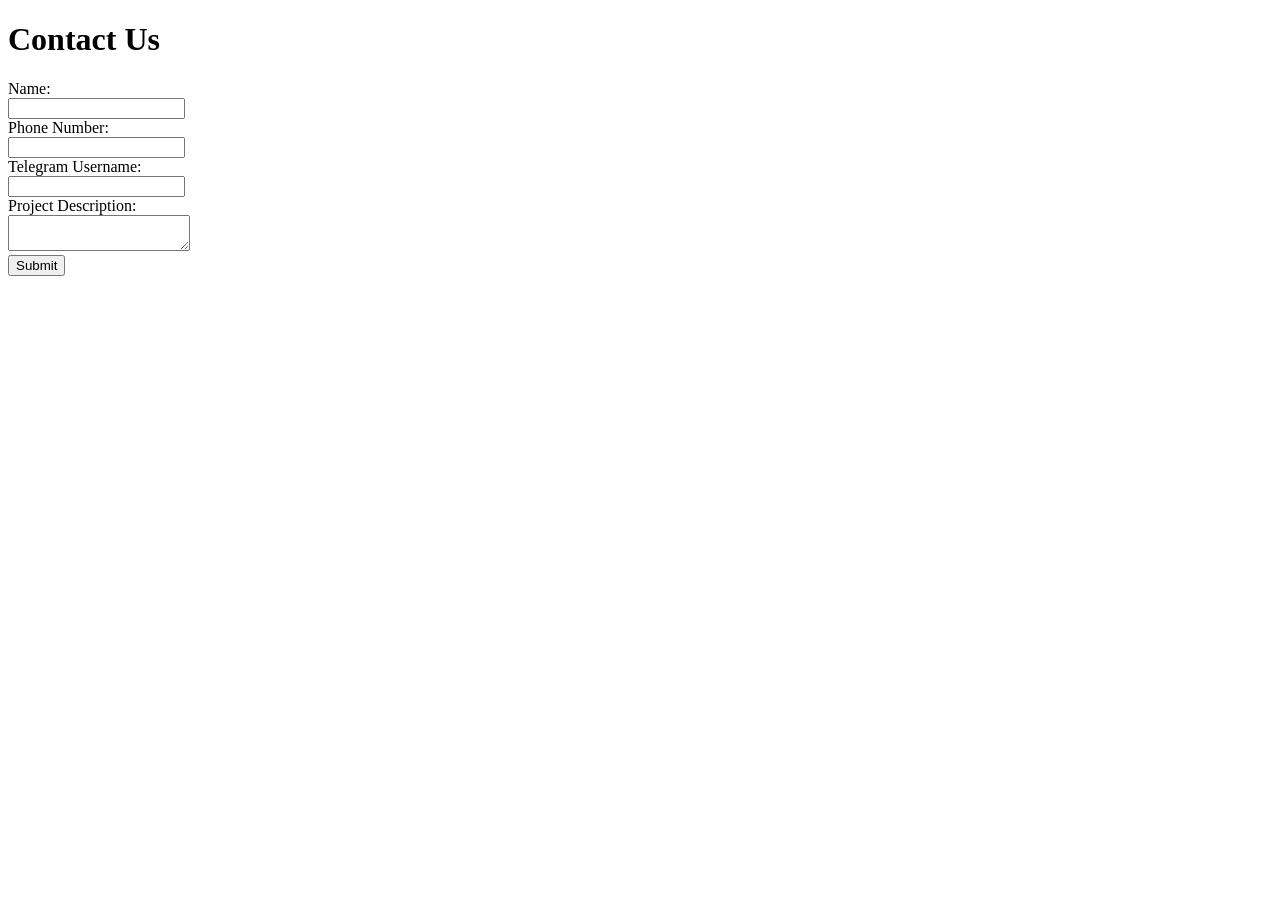
==== contact.html @ a3505592 "Initial commit: Professional Web Studio" ====
<!DOCTYPE html>
<html lang="en">
<head>
    <meta charset="UTF-8">
    <meta name="viewport" content="width=device-width, initial-scale=1.0">
    <title>Contact Form</title>
</head>
<body>
    <h1>Contact Us</h1>
    <form action="https://api.telegram.org/bot<YOUR_BOT_TOKEN>/sendMessage" method="POST">
        <label for="name">Name:</label><br>
        <input type="text" id="name" name="name" required><br>
        <label for="phone">Phone Number:</label><br>
        <input type="tel" id="phone" name="phone" required><br>
        <label for="telegram">Telegram Username:</label><br>
        <input type="text" id="telegram" name="telegram" required><br>
        <label for="description">Project Description:</label><br>
        <textarea id="description" name="description" required></textarea><br>
        <input type="submit" value="Submit">
    </form>
</body>
</html>
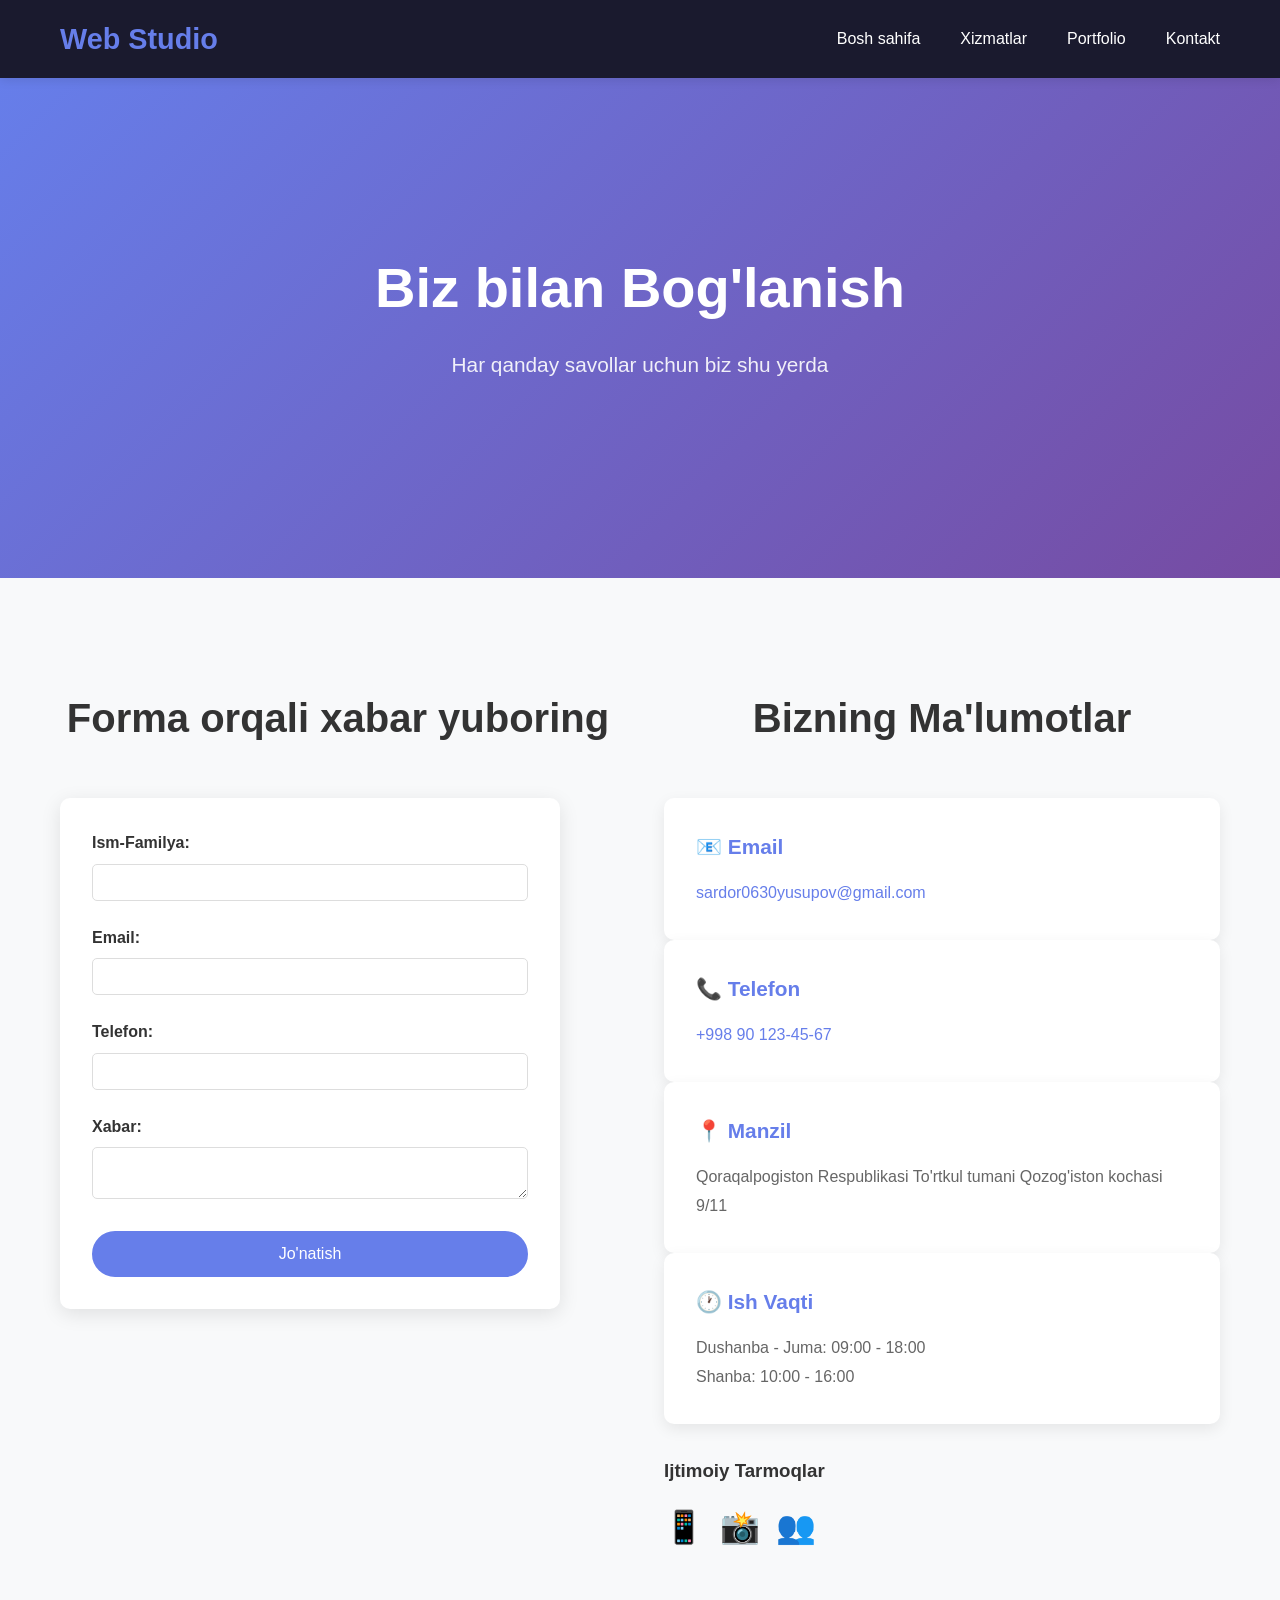
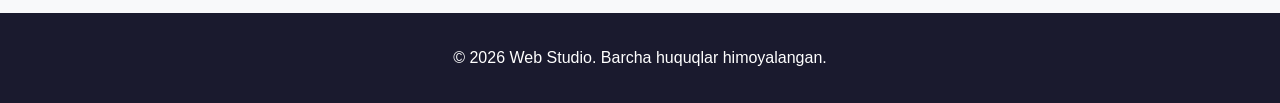
==== commit 7837d198: "Add SEO optimization" ====
--- a/contact.html
+++ b/contact.html
@@ -1,22 +1,96 @@
 <!DOCTYPE html>
-<html lang="en">
+<html lang="uz">
 <head>
     <meta charset="UTF-8">
     <meta name="viewport" content="width=device-width, initial-scale=1.0">
-    <title>Contact Form</title>
+    <title>Kontakt - Web Studio</title>
+    <link rel="stylesheet" href="style.css">
 </head>
 <body>
-    <h1>Contact Us</h1>
-    <form action="https://api.telegram.org/bot<YOUR_BOT_TOKEN>/sendMessage" method="POST">
-        <label for="name">Name:</label><br>
-        <input type="text" id="name" name="name" required><br>
-        <label for="phone">Phone Number:</label><br>
-        <input type="tel" id="phone" name="phone" required><br>
-        <label for="telegram">Telegram Username:</label><br>
-        <input type="text" id="telegram" name="telegram" required><br>
-        <label for="description">Project Description:</label><br>
-        <textarea id="description" name="description" required></textarea><br>
-        <input type="submit" value="Submit">
-    </form>
+    <nav class="navbar">
+        <div class="container">
+            <div class="logo">Web Studio</div>
+            <ul class="nav-links">
+                <li><a href="index.html">Bosh sahifa</a></li>
+                <li><a href="services.html">Xizmatlar</a></li>
+                <li><a href="portfolio.html">Portfolio</a></li>
+                <li><a href="contact.html">Kontakt</a></li>
+            </ul>
+        </div>
+    </nav>
+
+    <section class="hero" style="height: 400px;">
+        <div class="hero-content">
+            <h1>Biz bilan Bog'lanish</h1>
+            <p>Har qanday savollar uchun biz shu yerda</p>
+        </div>
+    </section>
+
+    <section class="features">
+        <div class="container">
+            <div style="display: grid; grid-template-columns: 1fr 1fr; gap: 3rem; margin-top: 3rem;">
+                <!-- Contact Form -->
+                <div>
+                    <h2>Forma orqali xabar yuboring</h2>
+                    <form class="form-container" onsubmit="validateForm(event)">
+                        <div class="form-group">
+                            <label for="name">Ism-Familya:</label>
+                            <input type="text" id="name" name="name" required>
+                        </div>
+                        <div class="form-group">
+                            <label for="email">Email:</label>
+                            <input type="email" id="email" name="email" required>
+                        </div>
+                        <div class="form-group">
+                            <label for="phone">Telefon:</label>
+                            <input type="tel" id="phone" name="phone" required>
+                        </div>
+                        <div class="form-group">
+                            <label for="message">Xabar:</label>
+                            <textarea id="message" name="message" required></textarea>
+                        </div>
+                        <button type="submit" class="btn" style="width: 100%; cursor: pointer;">Jo'natish</button>
+                    </form>
+                </div>
+
+                <!-- Contact Info -->
+                <div>
+                    <h2>Bizning Ma'lumotlar</h2>
+                    <div class="feature-card" style="margin-top: 1rem;">
+                        <h3>📧 Email</h3>
+                        <p><a href="mailto:sardor.0630.yusupov@gmail.com" style="color: #667eea; text-decoration: none;">sardor0630yusupov@gmail.com</a></p>
+                    </div>
+                    <div class="feature-card">
+                        <h3>📞 Telefon</h3>
+                        <p><a href="tel:+998992722376" style="color: #667eea; text-decoration: none;">+998 90 123-45-67</a></p>
+                    </div>
+                    <div class="feature-card">
+                        <h3>📍 Manzil</h3>
+                        <p>Qoraqalpogiston Respublikasi To'rtkul tumani Qozog'iston kochasi 9/11</p>
+                    </div>
+                    <div class="feature-card">
+                        <h3>🕐 Ish Vaqti</h3>
+                        <p>Dushanba - Juma: 09:00 - 18:00<br>Shanba: 10:00 - 16:00</p>
+                    </div>
+
+                    <div style="margin-top: 2rem;">
+                        <h3>Ijtimoiy Tarmoqlar</h3>
+                        <div style="display: flex; gap: 1rem; margin-top: 1rem;">
+                            <a href="https://t.me/yusupov_web1" target="_blank" style="font-size: 2rem; text-decoration: none;">📱</a>
+                            <a href="https://instagram.com/yusupov.dev" target="_blank" style="font-size: 2rem; text-decoration: none;">📸</a>
+                            <a href="https://facebook.com/webstudio" target="_blank" style="font-size: 2rem; text-decoration: none;">👥</a>
+                        </div>
+                    </div>
+                </div>
+            </div>
+        </div>
+    </section>
+
+    <footer>
+        <p>&copy; 2026 Web Studio. Barcha huquqlar himoyalangan.</p>
+    </footer>
+<meta name="description" content="Web Studio bilan bog'lanish - Tashkent. +998 90 123-45-67, info@webstudio.uz">
+<title>Kontakt - Web Studio | Biz bilan Bog'lanish</title>
+    <script src="script.js"></script>
 </body>
 </html>
--- a/style.css
+++ b/style.css
@@ -0,0 +1,256 @@
+* {
+    margin: 0;
+    padding: 0;
+    box-sizing: border-box;
+}
+
+body {
+    font-family: 'Segoe UI', Tahoma, Geneva, Verdana, sans-serif;
+    line-height: 1.6;
+    color: #333;
+}
+
+.container {
+    max-width: 1200px;
+    margin: 0 auto;
+    padding: 0 20px;
+}
+
+/* NAVBAR */
+.navbar {
+    background: #1a1a2e;
+    padding: 1rem 0;
+    position: sticky;
+    top: 0;
+    z-index: 100;
+    box-shadow: 0 2px 10px rgba(0,0,0,0.1);
+}
+
+.navbar .container {
+    display: flex;
+    justify-content: space-between;
+    align-items: center;
+}
+
+.logo {
+    color: #667eea;
+    font-size: 1.8rem;
+    font-weight: bold;
+}
+
+.nav-links {
+    display: flex;
+    list-style: none;
+    gap: 2.5rem;
+}
+
+.nav-links a {
+    color: #fff;
+    text-decoration: none;
+    transition: color 0.3s ease;
+    font-weight: 500;
+}
+
+.nav-links a:hover {
+    color: #667eea;
+}
+
+/* HERO */
+.hero {
+    background: linear-gradient(135deg, #667eea 0%, #764ba2 100%);
+    color: white;
+    padding: 150px 0;
+    text-align: center;
+    min-height: 500px;
+    display: flex;
+    align-items: center;
+    justify-content: center;
+}
+
+.hero-content h1 {
+    font-size: 3.5rem;
+    margin-bottom: 1rem;
+}
+
+.hero-content p {
+    font-size: 1.3rem;
+    margin-bottom: 2rem;
+    opacity: 0.9;
+}
+
+/* BUTTON */
+.btn {
+    display: inline-block;
+    padding: 12px 30px;
+    background: #667eea;
+    color: white;
+    text-decoration: none;
+    border-radius: 50px;
+    border: 2px solid #667eea;
+    transition: all 0.3s ease;
+    cursor: pointer;
+    font-size: 1rem;
+}
+
+.btn:hover {
+    background: white;
+    color: #667eea;
+}
+
+/* FEATURES */
+.features {
+    padding: 60px 0;
+    background: #f8f9fa;
+}
+
+.features h2 {
+    font-size: 2.5rem;
+    margin-bottom: 3rem;
+    text-align: center;
+}
+
+.features-grid {
+    display: grid;
+    grid-template-columns: repeat(auto-fit, minmax(280px, 1fr));
+    gap: 2rem;
+}
+
+.feature-card {
+    background: white;
+    padding: 2rem;
+    border-radius: 10px;
+    box-shadow: 0 5px 15px rgba(0,0,0,0.08);
+    transition: transform 0.3s ease, box-shadow 0.3s ease;
+}
+
+.feature-card:hover {
+    transform: translateY(-10px);
+    box-shadow: 0 15px 30px rgba(0,0,0,0.15);
+}
+
+.feature-card h3 {
+    color: #667eea;
+    margin-bottom: 1rem;
+    font-size: 1.3rem;
+}
+
+.feature-card p {
+    color: #666;
+    line-height: 1.8;
+}
+
+/* PORTFOLIO */
+.portfolio-grid {
+    display: grid;
+    grid-template-columns: repeat(auto-fit, minmax(300px, 1fr));
+    gap: 2rem;
+}
+
+.portfolio-item {
+    background: white;
+    border-radius: 10px;
+    overflow: hidden;
+    box-shadow: 0 5px 15px rgba(0,0,0,0.1);
+    transition: transform 0.3s ease;
+}
+
+.portfolio-item:hover {
+    transform: scale(1.05);
+}
+
+.portfolio-img {
+    width: 100%;
+    height: 200px;
+    background: linear-gradient(135deg, #667eea 0%, #764ba2 100%);
+    display: flex;
+    align-items: center;
+    justify-content: center;
+    font-size: 4rem;
+}
+
+.portfolio-content {
+    padding: 1.5rem;
+}
+
+.portfolio-content h3 {
+    color: #667eea;
+    margin-bottom: 0.5rem;
+}
+
+/* FORM */
+.form-container {
+    max-width: 500px;
+    background: white;
+    padding: 2rem;
+    border-radius: 10px;
+    box-shadow: 0 5px 20px rgba(0,0,0,0.1);
+}
+
+.form-group {
+    margin-bottom: 1.5rem;
+}
+
+.form-group label {
+    display: block;
+    margin-bottom: 0.5rem;
+    font-weight: bold;
+    color: #333;
+}
+
+.form-group input,
+.form-group textarea {
+    width: 100%;
+    padding: 10px;
+    border: 1px solid #ddd;
+    border-radius: 5px;
+    font-family: Arial, sans-serif;
+    transition: border-color 0.3s ease;
+}
+
+.form-group input:focus,
+.form-group textarea:focus {
+    outline: none;
+    border-color: #667eea;
+    box-shadow: 0 0 5px rgba(102, 126, 234, 0.3);
+}
+
+/* FOOTER */
+footer {
+    background: #1a1a2e;
+    color: white;
+    text-align: center;
+    padding: 2rem;
+}
+
+/* RESPONSIVE */
+@media (max-width: 768px) {
+    .hero-content h1 {
+        font-size: 2rem;
+    }
+    
+    .nav-links {
+        gap: 1rem;
+    }
+    
+    .features-grid {
+        grid-template-columns: 1fr;
+    }
+}
+.logo {
+    display: flex;
+    align-items: center;
+    gap: 10px;
+}
+
+.logo img {
+    height: 50px;
+    width: 50px;
+    border-radius: 50%;
+    object-fit: cover;
+    border: 2px solid #667eea;
+    transition: transform 0.3s ease;
+}
+
+.logo img:hover {
+    transform: scale(1.1);
+}
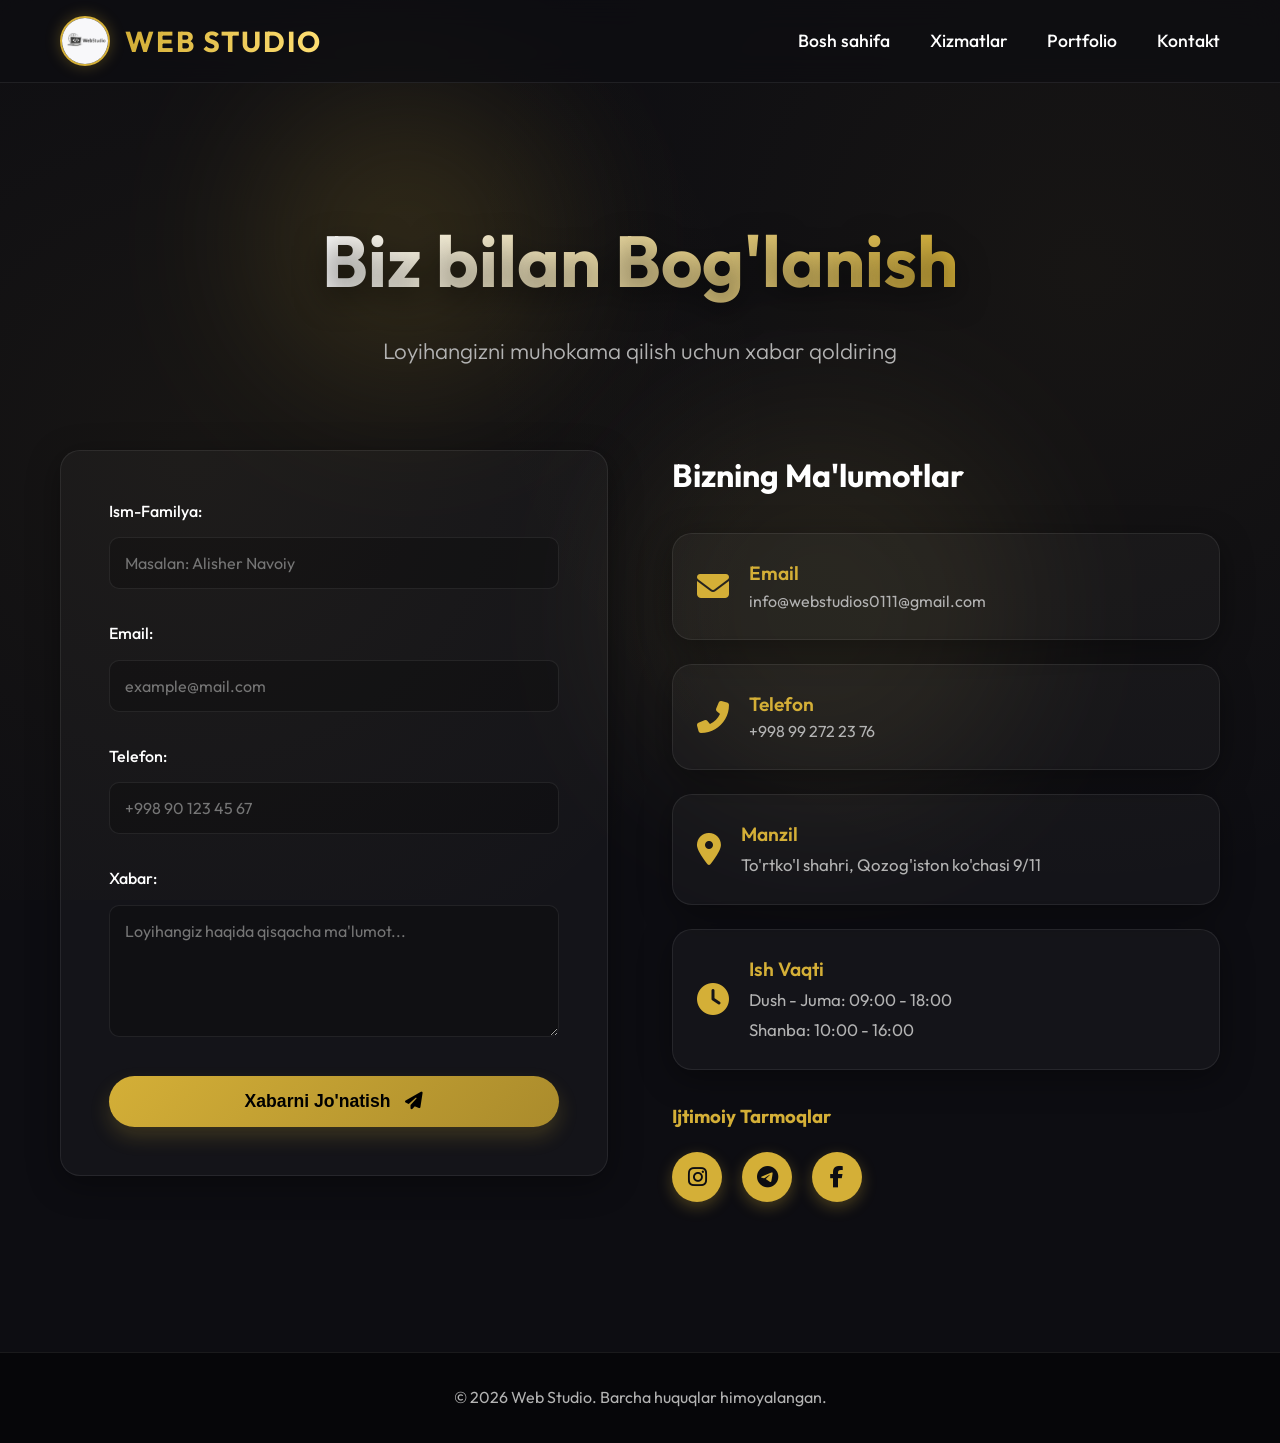
==== commit 208ab4f9: "Add files via upload" ====
--- a/contact.html
+++ b/contact.html
@@ -3,13 +3,23 @@
 <head>
     <meta charset="UTF-8">
     <meta name="viewport" content="width=device-width, initial-scale=1.0">
-    <title>Kontakt - Web Studio</title>
+    <meta name="description" content="Web Studio bilan bog'lanish - Tashkent. +998 90 123-45-67, info@webstudio.uz">
+    <title>Kontakt - Web Studio | Biz bilan Bog'lanish</title>
+    
+    <link rel="stylesheet" href="https://cdnjs.cloudflare.com/ajax/libs/font-awesome/6.5.0/css/all.min.css">
     <link rel="stylesheet" href="style.css">
 </head>
 <body>
+    <!-- Background Animated Blobs -->
+    <div class="blob blob-1"></div>
+    <div class="blob blob-2"></div>
+
     <nav class="navbar">
         <div class="container">
-            <div class="logo">Web Studio</div>
+            <a href="index.html" class="logo" style="text-decoration: none;">
+                <img src="logo.jpg" alt="Web Studio Logo">
+                <span>Web Studio</span>
+            </a>
             <ul class="nav-links">
                 <li><a href="index.html">Bosh sahifa</a></li>
                 <li><a href="services.html">Xizmatlar</a></li>
@@ -19,66 +29,90 @@
         </div>
     </nav>
 
-    <section class="hero" style="height: 400px;">
-        <div class="hero-content">
-            <h1>Biz bilan Bog'lanish</h1>
-            <p>Har qanday savollar uchun biz shu yerda</p>
+    <section class="hero" style="min-height: 350px; padding: 120px 0 40px;">
+        <div class="container">
+            <div class="hero-content">
+                <h1>Biz bilan <span>Bog'lanish</span></h1>
+                <p>Loyihangizni muhokama qilish uchun xabar qoldiring</p>
+            </div>
         </div>
     </section>
 
-    <section class="features">
+    <section class="features" style="padding-top: 0;">
         <div class="container">
-            <div style="display: grid; grid-template-columns: 1fr 1fr; gap: 3rem; margin-top: 3rem;">
+            <div style="display: grid; grid-template-columns: 1fr 1fr; gap: 4rem; align-items: start;">
+                
                 <!-- Contact Form -->
-                <div>
-                    <h2>Forma orqali xabar yuboring</h2>
-                    <form class="form-container" onsubmit="validateForm(event)">
+                <div class="animate-fade-up" style="animation-delay: 0.1s;">
+                    <form class="form-container" id="contactForm">
                         <div class="form-group">
                             <label for="name">Ism-Familya:</label>
-                            <input type="text" id="name" name="name" required>
+                            <input type="text" id="name" name="name" placeholder="Masalan: Alisher Navoiy" required>
                         </div>
                         <div class="form-group">
                             <label for="email">Email:</label>
-                            <input type="email" id="email" name="email" required>
+                            <input type="email" id="email" name="email" placeholder="example@mail.com" required>
                         </div>
                         <div class="form-group">
                             <label for="phone">Telefon:</label>
-                            <input type="tel" id="phone" name="phone" required>
+                            <input type="tel" id="phone" name="phone" placeholder="+998 90 123 45 67" required>
                         </div>
                         <div class="form-group">
                             <label for="message">Xabar:</label>
-                            <textarea id="message" name="message" required></textarea>
+                            <textarea id="message" name="message" rows="5" placeholder="Loyihangiz haqida qisqacha ma'lumot..." required></textarea>
                         </div>
-                        <button type="submit" class="btn" style="width: 100%; cursor: pointer;">Jo'natish</button>
+                        <button type="submit" class="btn" style="width: 100%; border: none;">Xabarni Jo'natish <i class="fas fa-paper-plane" style="margin-left: 10px;"></i></button>
                     </form>
                 </div>
 
                 <!-- Contact Info -->
-                <div>
-                    <h2>Bizning Ma'lumotlar</h2>
-                    <div class="feature-card" style="margin-top: 1rem;">
-                        <h3>📧 Email</h3>
-                        <p><a href="mailto:sardor.0630.yusupov@gmail.com" style="color: #667eea; text-decoration: none;">sardor0630yusupov@gmail.com</a></p>
+                <div class="animate-fade-up" style="animation-delay: 0.3s;">
+                    <h2 style="font-size: 2rem; margin-bottom: 2rem;">Bizning <span>Ma'lumotlar</span></h2>
+                    
+                    <div class="feature-card" style="margin-bottom: 1.5rem; display: flex; align-items: center; gap: 20px; padding: 1.5rem;">
+                        <i class="fas fa-envelope" style="font-size: 2rem; color: var(--gold);"></i>
+                        <div>
+                            <h3 style="margin: 0; font-size: 1.2rem;">Email</h3>
+                            <a href="mailto:info@webstudios0111@gmail.com" style="color: var(--text-muted); text-decoration: none;">info@webstudios0111@gmail.com</a>
+                        </div>
                     </div>
-                    <div class="feature-card">
-                        <h3>📞 Telefon</h3>
-                        <p><a href="tel:+998992722376" style="color: #667eea; text-decoration: none;">+998 90 123-45-67</a></p>
+                    
+                    <div class="feature-card" style="margin-bottom: 1.5rem; display: flex; align-items: center; gap: 20px; padding: 1.5rem;">
+                        <i class="fas fa-phone-alt" style="font-size: 2rem; color: var(--gold);"></i>
+                        <div>
+                            <h3 style="margin: 0; font-size: 1.2rem;">Telefon</h3>
+                            <a href="tel:+998992722376" style="color: var(--text-muted); text-decoration: none;">+998 99 272 23 76</a>
+                        </div>
                     </div>
-                    <div class="feature-card">
-                        <h3>📍 Manzil</h3>
-                        <p>Qoraqalpogiston Respublikasi To'rtkul tumani Qozog'iston kochasi 9/11</p>
+                    
+                    <div class="feature-card" style="margin-bottom: 1.5rem; display: flex; align-items: center; gap: 20px; padding: 1.5rem;">
+                        <i class="fas fa-map-marker-alt" style="font-size: 2rem; color: var(--gold);"></i>
+                        <div>
+                            <h3 style="margin: 0; font-size: 1.2rem;">Manzil</h3>
+                            <p style="margin: 0;">To'rtko'l shahri, Qozog'iston ko'chasi 9/11</p>
+                        </div>
                     </div>
-                    <div class="feature-card">
-                        <h3>🕐 Ish Vaqti</h3>
-                        <p>Dushanba - Juma: 09:00 - 18:00<br>Shanba: 10:00 - 16:00</p>
+                    
+                    <div class="feature-card" style="margin-bottom: 2rem; display: flex; align-items: center; gap: 20px; padding: 1.5rem;">
+                        <i class="fas fa-clock" style="font-size: 2rem; color: var(--gold);"></i>
+                        <div>
+                            <h3 style="margin: 0; font-size: 1.2rem;">Ish Vaqti</h3>
+                            <p style="margin: 0;">Dush - Juma: 09:00 - 18:00<br>Shanba: 10:00 - 16:00</p>
+                        </div>
                     </div>
 
-                    <div style="margin-top: 2rem;">
-                        <h3>Ijtimoiy Tarmoqlar</h3>
-                        <div style="display: flex; gap: 1rem; margin-top: 1rem;">
-                            <a href="https://t.me/yusupov_web1" target="_blank" style="font-size: 2rem; text-decoration: none;">📱</a>
-                            <a href="https://instagram.com/yusupov.dev" target="_blank" style="font-size: 2rem; text-decoration: none;">📸</a>
-                            <a href="https://facebook.com/webstudio" target="_blank" style="font-size: 2rem; text-decoration: none;">👥</a>
+                    <div>
+                        <h3 style="color: var(--gold); margin-bottom: 1rem;">Ijtimoiy Tarmoqlar</h3>
+                        <div class="contact-social">
+                            <a href="https://instagram.com" target="_blank" class="icon">
+                                <i class="fab fa-instagram"></i>
+                            </a>
+                            <a href="https://t.me/webstudio_builder_bot" target="_blank" class="icon">
+                                <i class="fab fa-telegram-plane"></i>
+                            </a>
+                            <a href="https://facebook.com" target="_blank" class="icon">
+                                <i class="fab fa-facebook-f"></i>
+                            </a>
                         </div>
                     </div>
                 </div>
@@ -86,11 +120,20 @@
         </div>
     </section>
 
+    <!-- Styles just for Contact page responsiveness -->
+    <style>
+        @media (max-width: 992px) {
+            .features .container > div {
+                grid-template-columns: 1fr !important;
+                gap: 2rem !important;
+            }
+        }
+    </style>
+
     <footer>
         <p>&copy; 2026 Web Studio. Barcha huquqlar himoyalangan.</p>
     </footer>
-<meta name="description" content="Web Studio bilan bog'lanish - Tashkent. +998 90 123-45-67, info@webstudio.uz">
-<title>Kontakt - Web Studio | Biz bilan Bog'lanish</title>
+
     <script src="script.js"></script>
 </body>
 </html>
--- a/style.css
+++ b/style.css
@@ -1,3 +1,17 @@
+@import url('https://fonts.googleapis.com/css2?family=Outfit:wght@300;400;500;600;700&display=swap');
+
+:root {
+    --bg-color: #0d0d12;
+    --gold: #D4AF37;
+    --gold-light: #FFDF73;
+    --gold-dark: #AA8B2C;
+    --text-main: #ffffff;
+    --text-muted: #b3b3b3;
+    --glass-bg: rgba(255, 255, 255, 0.03);
+    --glass-border: rgba(255, 255, 255, 0.08);
+    --glass-shadow: 0 8px 32px 0 rgba(0, 0, 0, 0.37);
+}
+
 * {
     margin: 0;
     padding: 0;
@@ -5,25 +19,36 @@
 }
 
 body {
-    font-family: 'Segoe UI', Tahoma, Geneva, Verdana, sans-serif;
+    font-family: 'Outfit', sans-serif;
     line-height: 1.6;
-    color: #333;
+    color: var(--text-main);
+    background-color: var(--bg-color);
+    background-image: 
+        radial-gradient(circle at 15% 50%, rgba(212, 175, 55, 0.05) 0%, transparent 50%),
+        radial-gradient(circle at 85% 30%, rgba(212, 175, 55, 0.05) 0%, transparent 50%);
+    background-attachment: fixed;
+    overflow-x: hidden;
 }
 
 .container {
     max-width: 1200px;
     margin: 0 auto;
     padding: 0 20px;
+    position: relative;
+    z-index: 2;
 }
 
 /* NAVBAR */
 .navbar {
-    background: #1a1a2e;
+    background: rgba(13, 13, 18, 0.7);
+    backdrop-filter: blur(15px);
+    -webkit-backdrop-filter: blur(15px);
+    border-bottom: 1px solid var(--glass-border);
     padding: 1rem 0;
     position: sticky;
     top: 0;
     z-index: 100;
-    box-shadow: 0 2px 10px rgba(0,0,0,0.1);
+    transition: all 0.3s ease;
 }
 
 .navbar .container {
@@ -33,213 +58,14 @@
 }
 
 .logo {
-    color: #667eea;
+    display: flex;
+    align-items: center;
+    gap: 15px;
+    color: var(--text-main);
     font-size: 1.8rem;
-    font-weight: bold;
-}
-
-.nav-links {
-    display: flex;
-    list-style: none;
-    gap: 2.5rem;
-}
-
-.nav-links a {
-    color: #fff;
-    text-decoration: none;
-    transition: color 0.3s ease;
-    font-weight: 500;
-}
-
-.nav-links a:hover {
-    color: #667eea;
-}
-
-/* HERO */
-.hero {
-    background: linear-gradient(135deg, #667eea 0%, #764ba2 100%);
-    color: white;
-    padding: 150px 0;
-    text-align: center;
-    min-height: 500px;
-    display: flex;
-    align-items: center;
-    justify-content: center;
-}
-
-.hero-content h1 {
-    font-size: 3.5rem;
-    margin-bottom: 1rem;
-}
-
-.hero-content p {
-    font-size: 1.3rem;
-    margin-bottom: 2rem;
-    opacity: 0.9;
-}
-
-/* BUTTON */
-.btn {
-    display: inline-block;
-    padding: 12px 30px;
-    background: #667eea;
-    color: white;
-    text-decoration: none;
-    border-radius: 50px;
-    border: 2px solid #667eea;
-    transition: all 0.3s ease;
-    cursor: pointer;
-    font-size: 1rem;
-}
-
-.btn:hover {
-    background: white;
-    color: #667eea;
-}
-
-/* FEATURES */
-.features {
-    padding: 60px 0;
-    background: #f8f9fa;
-}
-
-.features h2 {
-    font-size: 2.5rem;
-    margin-bottom: 3rem;
-    text-align: center;
-}
-
-.features-grid {
-    display: grid;
-    grid-template-columns: repeat(auto-fit, minmax(280px, 1fr));
-    gap: 2rem;
-}
-
-.feature-card {
-    background: white;
-    padding: 2rem;
-    border-radius: 10px;
-    box-shadow: 0 5px 15px rgba(0,0,0,0.08);
-    transition: transform 0.3s ease, box-shadow 0.3s ease;
-}
-
-.feature-card:hover {
-    transform: translateY(-10px);
-    box-shadow: 0 15px 30px rgba(0,0,0,0.15);
-}
-
-.feature-card h3 {
-    color: #667eea;
-    margin-bottom: 1rem;
-    font-size: 1.3rem;
-}
-
-.feature-card p {
-    color: #666;
-    line-height: 1.8;
-}
-
-/* PORTFOLIO */
-.portfolio-grid {
-    display: grid;
-    grid-template-columns: repeat(auto-fit, minmax(300px, 1fr));
-    gap: 2rem;
-}
-
-.portfolio-item {
-    background: white;
-    border-radius: 10px;
-    overflow: hidden;
-    box-shadow: 0 5px 15px rgba(0,0,0,0.1);
-    transition: transform 0.3s ease;
-}
-
-.portfolio-item:hover {
-    transform: scale(1.05);
-}
-
-.portfolio-img {
-    width: 100%;
-    height: 200px;
-    background: linear-gradient(135deg, #667eea 0%, #764ba2 100%);
-    display: flex;
-    align-items: center;
-    justify-content: center;
-    font-size: 4rem;
-}
-
-.portfolio-content {
-    padding: 1.5rem;
-}
-
-.portfolio-content h3 {
-    color: #667eea;
-    margin-bottom: 0.5rem;
-}
-
-/* FORM */
-.form-container {
-    max-width: 500px;
-    background: white;
-    padding: 2rem;
-    border-radius: 10px;
-    box-shadow: 0 5px 20px rgba(0,0,0,0.1);
-}
-
-.form-group {
-    margin-bottom: 1.5rem;
-}
-
-.form-group label {
-    display: block;
-    margin-bottom: 0.5rem;
-    font-weight: bold;
-    color: #333;
-}
-
-.form-group input,
-.form-group textarea {
-    width: 100%;
-    padding: 10px;
-    border: 1px solid #ddd;
-    border-radius: 5px;
-    font-family: Arial, sans-serif;
-    transition: border-color 0.3s ease;
-}
-
-.form-group input:focus,
-.form-group textarea:focus {
-    outline: none;
-    border-color: #667eea;
-    box-shadow: 0 0 5px rgba(102, 126, 234, 0.3);
-}
-
-/* FOOTER */
-footer {
-    background: #1a1a2e;
-    color: white;
-    text-align: center;
-    padding: 2rem;
-}
-
-/* RESPONSIVE */
-@media (max-width: 768px) {
-    .hero-content h1 {
-        font-size: 2rem;
-    }
-    
-    .nav-links {
-        gap: 1rem;
-    }
-    
-    .features-grid {
-        grid-template-columns: 1fr;
-    }
-}
-.logo {
-    display: flex;
-    align-items: center;
-    gap: 10px;
+    font-weight: 700;
+    text-transform: uppercase;
+    letter-spacing: 2px;
 }
 
 .logo img {
@@ -247,10 +73,557 @@
     width: 50px;
     border-radius: 50%;
     object-fit: cover;
-    border: 2px solid #667eea;
+    border: 2px solid var(--gold);
+    box-shadow: 0 0 15px rgba(212, 175, 55, 0.3);
+    transition: transform 0.3s ease, box-shadow 0.3s ease;
+}
+
+.logo:hover img {
+    transform: rotate(15deg) scale(1.1);
+    box-shadow: 0 0 25px rgba(212, 175, 55, 0.6);
+}
+
+.logo span {
+    background: linear-gradient(to right, var(--gold), var(--gold-light));
+    -webkit-background-clip: text;
+    -webkit-text-fill-color: transparent;
+}
+
+.nav-links {
+    display: flex;
+    list-style: none;
+    gap: 2.5rem;
+}
+
+.nav-links a {
+    color: var(--text-main);
+    text-decoration: none;
+    transition: color 0.3s ease;
+    font-weight: 500;
+    position: relative;
+    font-size: 1.1rem;
+}
+
+.nav-links a::after {
+    content: '';
+    position: absolute;
+    bottom: -5px;
+    left: 0;
+    width: 0;
+    height: 2px;
+    background: var(--gold);
+    transition: width 0.3s ease;
+}
+
+.nav-links a:hover {
+    color: var(--gold);
+}
+
+.nav-links a:hover::after {
+    width: 100%;
+}
+
+/* HERO */
+.hero {
+    padding: 180px 0 120px;
+    text-align: center;
+    min-height: 600px;
+    display: flex;
+    align-items: center;
+    justify-content: center;
+    position: relative;
+}
+
+/* Background Animated Blobs */
+.blob {
+    position: absolute;
+    filter: blur(80px);
+    z-index: 0;
+    opacity: 0.4;
+    border-radius: 50%;
+    animation: float 10s infinite ease-in-out alternate;
+}
+
+.blob-1 {
+    top: 10%;
+    left: 20%;
+    width: 300px;
+    height: 300px;
+    background: rgba(212, 175, 55, 0.4);
+    animation-delay: 0s;
+}
+
+.blob-2 {
+    bottom: 10%;
+    right: 20%;
+    width: 400px;
+    height: 400px;
+    background: rgba(255, 223, 115, 0.2);
+    animation-delay: -5s;
+}
+
+@keyframes float {
+    0% { transform: translate(0, 0) scale(1); }
+    100% { transform: translate(50px, 50px) scale(1.1); }
+}
+
+.hero-content {
+    position: relative;
+    z-index: 10;
+    animation: fadeUp 1s ease forwards;
+}
+
+.hero-content h1 {
+    font-size: 4.5rem;
+    margin-bottom: 1rem;
+    font-weight: 700;
+    background: linear-gradient(to right, #fff, var(--gold));
+    -webkit-background-clip: text;
+    -webkit-text-fill-color: transparent;
+    text-shadow: 0 10px 30px rgba(0,0,0,0.5);
+}
+
+.hero-content p {
+    font-size: 1.4rem;
+    margin-bottom: 2.5rem;
+    color: var(--text-muted);
+    font-weight: 300;
+}
+
+/* BUTTON */
+.btn {
+    display: inline-block;
+    padding: 15px 40px;
+    background: linear-gradient(135deg, var(--gold) 0%, var(--gold-dark) 100%);
+    color: #000;
+    text-decoration: none;
+    border-radius: 50px;
+    border: none;
+    transition: all 0.3s ease;
+    cursor: pointer;
+    font-size: 1.1rem;
+    font-weight: 600;
+    box-shadow: 0 10px 20px rgba(212, 175, 55, 0.2);
+    position: relative;
+    overflow: hidden;
+    z-index: 1;
+}
+
+.btn::before {
+    content: '';
+    position: absolute;
+    top: 0; left: 0; width: 100%; height: 100%;
+    background: linear-gradient(135deg, var(--gold-light) 0%, var(--gold) 100%);
+    z-index: -1;
+    transition: opacity 0.3s ease;
+    opacity: 0;
+}
+
+.btn:hover {
+    transform: translateY(-3px);
+    box-shadow: 0 15px 25px rgba(212, 175, 55, 0.4);
+}
+
+.btn:hover::before {
+    opacity: 1;
+}
+
+.btn-outline {
+    background: transparent;
+    border: 2px solid var(--gold);
+    color: var(--gold);
+    box-shadow: none;
+}
+.btn-outline::before {
+    background: var(--gold);
+}
+.btn-outline:hover {
+    color: #000;
+}
+
+/* SECTION TITLES */
+.features {
+    padding: 100px 0;
+    position: relative;
+}
+
+.section-title {
+    font-size: 3rem;
+    margin-bottom: 4rem;
+    text-align: center;
+    font-weight: 700;
+    color: #fff;
+}
+.section-title span {
+    color: var(--gold);
+}
+.section-subtitle {
+    text-align: center;
+    color: var(--text-muted);
+    margin-top: -3rem;
+    margin-bottom: 4rem;
+    font-size: 1.2rem;
+}
+
+/* CARDS */
+.features-grid {
+    display: grid;
+    grid-template-columns: repeat(auto-fit, minmax(300px, 1fr));
+    gap: 2.5rem;
+}
+
+.feature-card, .portfolio-item, .team-card, .process-card {
+    background: var(--glass-bg);
+    backdrop-filter: blur(12px);
+    -webkit-backdrop-filter: blur(12px);
+    border: 1px solid var(--glass-border);
+    padding: 2.5rem;
+    border-radius: 20px;
+    box-shadow: var(--glass-shadow);
+    transition: transform 0.4s ease, border-color 0.4s ease, box-shadow 0.4s ease;
+}
+
+.feature-card:hover, .portfolio-item:hover, .team-card:hover, .process-card:hover {
+    transform: translateY(-10px);
+    border-color: rgba(212, 175, 55, 0.5);
+    box-shadow: 0 15px 35px rgba(0,0,0,0.5), 0 0 20px rgba(212, 175, 55, 0.1);
+}
+
+.feature-card h3 {
+    color: var(--gold);
+    margin-bottom: 1.2rem;
+    font-size: 1.5rem;
+    font-weight: 600;
+}
+
+.feature-card p {
+    color: var(--text-muted);
+    line-height: 1.8;
+    font-size: 1.05rem;
+}
+
+/* PROCESS STEPS */
+.process-grid {
+    display: grid;
+    grid-template-columns: repeat(auto-fit, minmax(250px, 1fr));
+    gap: 2rem;
+    position: relative;
+}
+.process-card {
+    text-align: center;
+}
+.process-number {
+    font-size: 4rem;
+    font-weight: 800;
+    color: rgba(212, 175, 55, 0.1);
+    margin-bottom: -40px;
+    position: relative;
+    z-index: -1;
+}
+
+/* TEAM */
+.team-img {
+    width: 120px;
+    height: 120px;
+    border-radius: 50%;
+    margin: 0 auto 1.5rem;
+    background: #2a2a35;
+    border: 3px solid var(--gold);
+    display: flex;
+    align-items: center;
+    justify-content: center;
+    font-size: 3rem;
+    color: var(--gold);
+}
+.team-card {
+    text-align: center;
+}
+.team-card h3 {
+    margin-bottom: 0.5rem;
+    color: #fff;
+}
+.team-card p {
+    color: var(--gold);
+    font-size: 0.9rem;
+}
+
+/* TESTIMONIALS */
+.testimonial-card {
+    text-align: center;
+    font-style: italic;
+    color: var(--text-muted);
+    padding: 3rem;
+}
+.testimonial-author {
+    margin-top: 1.5rem;
+    color: var(--gold);
+    font-weight: bold;
+    font-style: normal;
+}
+
+/* PORTFOLIO FILTERS */
+.filter-container {
+    display: flex;
+    justify-content: center;
+    gap: 15px;
+    margin-bottom: 3rem;
+    flex-wrap: wrap;
+}
+.filter-btn {
+    background: var(--glass-bg);
+    border: 1px solid var(--glass-border);
+    color: #fff;
+    padding: 10px 25px;
+    border-radius: 30px;
+    cursor: pointer;
+    transition: all 0.3s ease;
+}
+.filter-btn.active, .filter-btn:hover {
+    background: var(--gold);
+    color: #000;
+    border-color: var(--gold);
+}
+
+.portfolio-grid {
+    display: grid;
+    grid-template-columns: repeat(auto-fit, minmax(320px, 1fr));
+    gap: 3rem;
+}
+
+.portfolio-item {
+    padding: 0;
+    overflow: hidden;
+}
+
+.portfolio-img {
+    width: 100%;
+    height: 250px;
+    background: rgba(0,0,0,0.5);
+    display: flex;
+    align-items: center;
+    justify-content: center;
+    font-size: 5rem;
+    border-bottom: 1px solid var(--glass-border);
+    transition: transform 0.5s ease;
+}
+
+.portfolio-item:hover .portfolio-img {
+    transform: scale(1.05);
+}
+
+.portfolio-content {
+    padding: 2rem;
+    position: relative;
+    z-index: 2;
+    background: var(--glass-bg);
+}
+
+.portfolio-content h3 {
+    color: var(--gold);
+    margin-bottom: 0.5rem;
+    font-size: 1.5rem;
+}
+.portfolio-content p {
+    color: var(--text-muted);
+    font-size: 0.95rem;
+}
+.portfolio-content small {
+    display: inline-block;
+    margin-top: 10px;
+    padding: 4px 10px;
+    background: rgba(212, 175, 55, 0.1);
+    color: var(--gold);
+    border-radius: 20px;
+    font-size: 0.8rem;
+}
+
+/* FAQ ACCORDION */
+.faq-item {
+    background: var(--glass-bg);
+    border: 1px solid var(--glass-border);
+    border-radius: 10px;
+    margin-bottom: 1rem;
+    overflow: hidden;
+    transition: all 0.3s ease;
+}
+.faq-item.active {
+    border-color: var(--gold);
+}
+.faq-question {
+    padding: 1.5rem;
+    cursor: pointer;
+    display: flex;
+    justify-content: space-between;
+    align-items: center;
+    font-weight: 600;
+    color: #fff;
+}
+.faq-question:hover {
+    color: var(--gold);
+}
+.faq-answer {
+    padding: 0 1.5rem;
+    max-height: 0;
+    overflow: hidden;
+    transition: max-height 0.4s ease, padding 0.4s ease;
+    color: var(--text-muted);
+}
+.faq-item.active .faq-answer {
+    padding: 0 1.5rem 1.5rem;
+    max-height: 200px;
+}
+.faq-icon {
     transition: transform 0.3s ease;
 }
-
-.logo img:hover {
-    transform: scale(1.1);
+.faq-item.active .faq-icon {
+    transform: rotate(180deg);
+}
+
+/* FORM */
+.form-container {
+    max-width: 600px;
+    margin: 0 auto;
+    background: var(--glass-bg);
+    backdrop-filter: blur(12px);
+    border: 1px solid var(--glass-border);
+    padding: 3rem;
+    border-radius: 20px;
+    box-shadow: var(--glass-shadow);
+}
+
+.form-group {
+    margin-bottom: 2rem;
+}
+
+.form-group label {
+    display: block;
+    margin-bottom: 0.8rem;
+    font-weight: 500;
+    color: var(--text-main);
+}
+
+.form-group input,
+.form-group textarea {
+    width: 100%;
+    padding: 15px;
+    background: rgba(0,0,0,0.2);
+    border: 1px solid var(--glass-border);
+    border-radius: 10px;
+    color: white;
+    font-family: 'Outfit', sans-serif;
+    font-size: 1rem;
+    transition: border-color 0.3s ease, box-shadow 0.3s ease;
+}
+
+.form-group input:focus,
+.form-group textarea:focus {
+    outline: none;
+    border-color: var(--gold);
+    box-shadow: 0 0 15px rgba(212, 175, 55, 0.2);
+    background: rgba(0,0,0,0.4);
+}
+
+/* SOCIAL ICONS */
+.contact-social {
+    display: flex;
+    gap: 20px;
+    justify-content: flex-start;
+    margin-top: 20px;
+}
+
+.icon {
+    width: 50px;
+    height: 50px;
+    border-radius: 50%;
+    display: flex;
+    justify-content: center;
+    align-items: center;
+    font-size: 22px;
+    color: var(--bg-color);
+    background: var(--gold);
+    transition: all 0.3s ease;
+    text-decoration: none;
+    box-shadow: 0 5px 15px rgba(212, 175, 55, 0.3);
+}
+
+.icon:hover {
+    transform: translateY(-5px) scale(1.1);
+    box-shadow: 0 10px 20px rgba(212, 175, 55, 0.5);
+    background: var(--gold-light);
+}
+
+/* FOOTER */
+footer {
+    background: rgba(0,0,0,0.5);
+    border-top: 1px solid var(--glass-border);
+    color: var(--text-muted);
+    text-align: center;
+    padding: 2rem;
+    margin-top: 50px;
+}
+footer a {
+    color: var(--gold);
+    text-decoration: none;
+}
+
+/* STATS */
+.stats-section {
+    padding: 80px 0;
+    border-top: 1px solid var(--glass-border);
+    border-bottom: 1px solid var(--glass-border);
+    background: rgba(0,0,0,0.2);
+}
+
+.stat-box {
+    text-align: center;
+}
+.stat-box h3 {
+    font-size: 3.5rem;
+    background: linear-gradient(to right, var(--gold), var(--gold-light));
+    -webkit-background-clip: text;
+    -webkit-text-fill-color: transparent;
+    margin-bottom: 10px;
+    font-weight: 700;
+}
+.stat-box p {
+    color: var(--text-muted);
+    font-size: 1.1rem;
+    text-transform: uppercase;
+    letter-spacing: 1px;
+}
+
+/* MAP */
+.map-container {
+    border-radius: 20px;
+    overflow: hidden;
+    border: 1px solid var(--glass-border);
+    height: 100%;
+    min-height: 400px;
+}
+
+/* ANIMATIONS */
+@keyframes fadeUp {
+    from { opacity: 0; transform: translateY(30px); }
+    to { opacity: 1; transform: translateY(0); }
+}
+
+.animate-fade-up {
+    animation: fadeUp 0.8s ease forwards;
+    opacity: 0;
+}
+
+/* RESPONSIVE */
+@media (max-width: 768px) {
+    .hero-content h1 {
+        font-size: 2.5rem;
+    }
+    .nav-links {
+        display: none;
+    }
+    .features-grid, .process-grid {
+        grid-template-columns: 1fr;
+    }
+    .hero {
+        padding: 120px 0 80px;
+    }
 }
